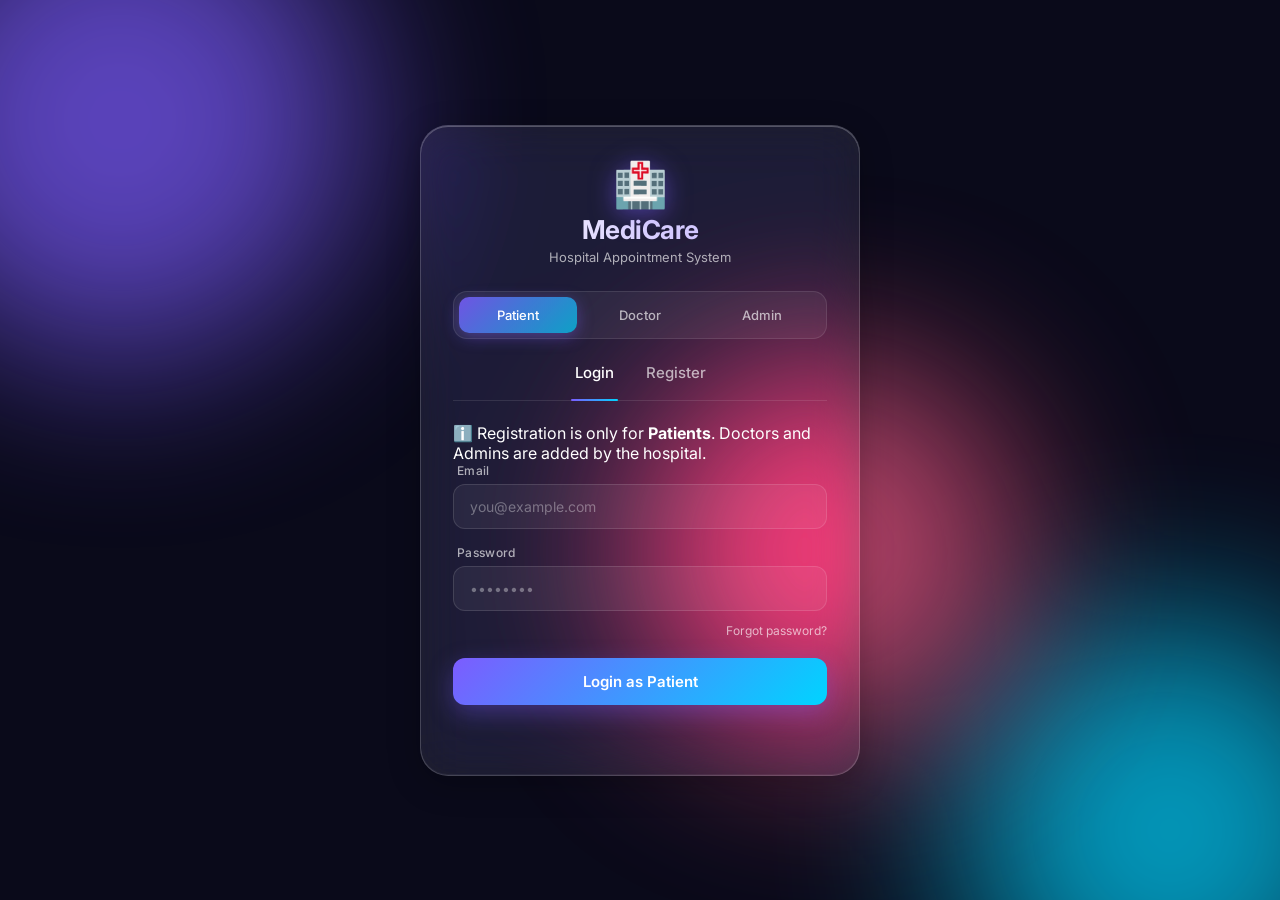
==== index.html @ 35cf6b97 "Update index.html" ====
<!DOCTYPE html>
<html lang="en">
<head>
  <meta charset="UTF-8" />
  <meta name="viewport" content="width=device-width, initial-scale=1.0" />
  <title>MediCare — Login | Hospital Appointment System</title>
  <link rel="stylesheet" href="style.css" />
  <link rel="preconnect" href="https://fonts.googleapis.com" />
  <link rel="preconnect" href="https://fonts.gstatic.com" crossorigin />
  <link
    href="https://fonts.googleapis.com/css2?family=Inter:wght@300;400;500;600;700&display=swap"
    rel="stylesheet"
  />
</head>
<body>
  <!-- Animated background blobs -->
  <div class="bg-blobs">
    <span class="blob blob-1"></span>
    <span class="blob blob-2"></span>
    <span class="blob blob-3"></span>
  </div>

  <!-- Glass Card -->
  <main class="glass-card">
    <!-- Brand -->
    <header class="brand">
      <div class="brand-logo">🏥</div>
      <h1 class="brand-title">MediCare</h1>
      <p class="brand-subtitle">Hospital Appointment System</p>
    </header>

    <!-- Role Tabs (only for Login) -->
    <div class="role-tabs" id="roleTabs" role="tablist">
      <button class="role-tab active" data-role="patient">Patient</button>
      <button class="role-tab" data-role="doctor">Doctor</button>
      <button class="role-tab" data-role="admin">Admin</button>
      <span class="role-indicator"></span>
    </div>

    <!-- Login / Register Toggle -->
    <div class="auth-toggle">
      <button class="auth-btn active" data-mode="login">Login</button>
      <button class="auth-btn" data-mode="register">Register</button>
    </div>

    <!-- Register Info Note -->
    <div class="register-note hidden" id="registerNote">
      <span class="note-icon">ℹ️</span>
      <span class="note-text">
        Registration is only for <strong>Patients</strong>. Doctors and Admins
        are added by the hospital.
      </span>
    </div>

    <!-- Form -->
    <form id="authForm" class="auth-form" autocomplete="off">
      <!-- Name (only for register) -->
      <div class="input-group hidden" id="nameGroup">
        <label for="fullName">Full Name</label>
        <input type="text" id="fullName" placeholder="Enter your full name" />
      </div>

      <!-- Email -->
      <div class="input-group">
        <label for="email">Email</label>
        <input type="email" id="email" placeholder="you@example.com" required />
      </div>

      <!-- Password -->
      <div class="input-group">
        <label for="password">Password</label>
        <input
          type="password"
          id="password"
          placeholder="••••••••"
          required
          minlength="6"
        />
      </div>

      <!-- Confirm Password (only for register) -->
      <div class="input-group hidden" id="confirmGroup">
        <label for="confirmPassword">Confirm Password</label>
        <input
          type="password"
          id="confirmPassword"
          placeholder="••••••••"
          minlength="6"
        />
      </div>

      <!-- Forgot Password (only for login) -->
      <div class="form-meta" id="forgotWrap">
        <a href="#" class="link">Forgot password?</a>
      </div>

      <!-- Submit -->
      <button type="submit" class="submit-btn" id="submitBtn">
        <span class="btn-text">Login as Patient</span>
      </button>

      <!-- Message -->
      <p class="form-message" id="formMessage"></p>
    </form>
  </main>

  <script src="auth.js"></script>
</body>
</html>
---- style.css ----
/* ===== Reset ===== */
* {
  margin: 0;
  padding: 0;
  box-sizing: border-box;
}

:root {
  --glass-bg: rgba(255, 255, 255, 0.08);
  --glass-border: rgba(255, 255, 255, 0.18);
  --glass-shadow: 0 8px 32px rgba(0, 0, 0, 0.25);
  --text-primary: #ffffff;
  --text-secondary: rgba(255, 255, 255, 0.65);
  --accent: #7c5cff;
  --accent-2: #00d4ff;
}

/* ===== Body ===== */
body {
  min-height: 100vh;
  display: flex;
  align-items: center;
  justify-content: center;
  padding: 20px;
  font-family: "Inter", sans-serif;
  color: var(--text-primary);
  background: #0a0a1a;
  overflow: hidden;
  position: relative;
}

/* ===== Animated Background Blobs ===== */
.bg-blobs {
  position: fixed;
  inset: 0;
  z-index: 0;
  overflow: hidden;
}

.blob {
  position: absolute;
  border-radius: 50%;
  filter: blur(90px);
  opacity: 0.7;
  animation: float 18s ease-in-out infinite;
}

.blob-1 {
  width: 480px;
  height: 480px;
  background: #7c5cff;
  top: -120px;
  left: -120px;
}

.blob-2 {
  width: 420px;
  height: 420px;
  background: #00d4ff;
  bottom: -140px;
  right: -100px;
  animation-delay: -6s;
}

.blob-3 {
  width: 380px;
  height: 380px;
  background: #ff5c8a;
  top: 40%;
  left: 50%;
  animation-delay: -12s;
}

@keyframes float {
  0%, 100% { transform: translate(0, 0) scale(1); }
  33%      { transform: translate(60px, -40px) scale(1.1); }
  66%      { transform: translate(-40px, 50px) scale(0.95); }
}

/* ===== Glass Card ===== */
.glass-card {
  position: relative;
  z-index: 1;
  width: 100%;
  max-width: 440px;
  padding: 36px 32px 32px;
  border-radius: 28px;
  background: var(--glass-bg);
  border: 1px solid var(--glass-border);
  backdrop-filter: blur(24px) saturate(180%);
  -webkit-backdrop-filter: blur(24px) saturate(180%);
  box-shadow:
    var(--glass-shadow),
    inset 0 1px 0 rgba(255, 255, 255, 0.25),
    inset 0 -1px 0 rgba(255, 255, 255, 0.05);
  animation: cardIn 0.7s cubic-bezier(0.22, 1, 0.36, 1);
}

@keyframes cardIn {
  from { opacity: 0; transform: translateY(30px) scale(0.96); }
  to   { opacity: 1; transform: translateY(0) scale(1); }
}

/* ===== Brand ===== */
.brand {
  text-align: center;
  margin-bottom: 26px;
}

.brand-logo {
  font-size: 44px;
  line-height: 1;
  margin-bottom: 8px;
  filter: drop-shadow(0 4px 12px rgba(124, 92, 255, 0.5));
}

.brand-title {
  font-size: 26px;
  font-weight: 700;
  letter-spacing: -0.5px;
  background: linear-gradient(135deg, #fff, #b9a8ff);
  -webkit-background-clip: text;
  background-clip: text;
  -webkit-text-fill-color: transparent;
}

.brand-subtitle {
  font-size: 13px;
  color: var(--text-secondary);
  margin-top: 4px;
  font-weight: 400;
}

/* ===== Role Tabs ===== */
.role-tabs {
  position: relative;
  display: grid;
  grid-template-columns: repeat(3, 1fr);
  gap: 4px;
  padding: 5px;
  border-radius: 14px;
  background: rgba(255, 255, 255, 0.06);
  border: 1px solid rgba(255, 255, 255, 0.1);
  margin-bottom: 18px;
}

.role-tab {
  position: relative;
  z-index: 1;
  padding: 10px 4px;
  font-size: 13px;
  font-weight: 500;
  color: var(--text-secondary);
  background: transparent;
  border: none;
  border-radius: 10px;
  cursor: pointer;
  transition: color 0.3s ease;
  font-family: inherit;
}

.role-tab.active {
  color: #fff;
}

.role-indicator {
  position: absolute;
  top: 5px;
  left: 5px;
  width: calc((100% - 10px - 8px) / 3);
  height: calc(100% - 10px);
  border-radius: 10px;
  background: linear-gradient(135deg, rgba(124, 92, 255, 0.85), rgba(0, 212, 255, 0.7));
  box-shadow: 0 4px 16px rgba(124, 92, 255, 0.4);
  transition: transform 0.4s cubic-bezier(0.22, 1, 0.36, 1);
}

/* ===== Login/Register Toggle ===== */
.auth-toggle {
  display: flex;
  justify-content: center;
  gap: 24px;
  margin-bottom: 22px;
  border-bottom: 1px solid rgba(255, 255, 255, 0.1);
  padding-bottom: 12px;
}

.auth-btn {
  position: relative;
  background: transparent;
  border: none;
  padding: 6px 4px;
  font-size: 15px;
  font-weight: 500;
  color: var(--text-secondary);
  cursor: pointer;
  font-family: inherit;
  transition: color 0.3s ease;
}

.auth-btn.active {
  color: #fff;
}

.auth-btn.active::after {
  content: "";
  position: absolute;
  bottom: -13px;
  left: 0;
  right: 0;
  height: 2px;
  background: linear-gradient(90deg, var(--accent), var(--accent-2));
  border-radius: 2px;
}

/* ===== Form ===== */
.auth-form {
  display: flex;
  flex-direction: column;
  gap: 16px;
}

.input-group {
  display: flex;
  flex-direction: column;
  gap: 6px;
  animation: fadeIn 0.35s ease;
}

.input-group.hidden {
  display: none;
}

@keyframes fadeIn {
  from { opacity: 0; transform: translateY(-6px); }
  to   { opacity: 1; transform: translateY(0); }
}

.input-group label {
  font-size: 12px;
  font-weight: 500;
  color: var(--text-secondary);
  padding-left: 4px;
  letter-spacing: 0.3px;
}

.input-group input {
  width: 100%;
  padding: 13px 16px;
  font-size: 14px;
  font-family: inherit;
  color: #fff;
  background: rgba(255, 255, 255, 0.06);
  border: 1px solid rgba(255, 255, 255, 0.12);
  border-radius: 12px;
  outline: none;
  transition: all 0.25s ease;
}

.input-group input::placeholder {
  color: rgba(255, 255, 255, 0.35);
}

.input-group input:focus {
  background: rgba(255, 255, 255, 0.1);
  border-color: rgba(124, 92, 255, 0.6);
  box-shadow: 0 0 0 4px rgba(124, 92, 255, 0.15);
}

/* ===== Form Meta ===== */
.form-meta {
  display: flex;
  justify-content: flex-end;
  font-size: 12px;
  margin-top: -4px;
}

.form-meta.hidden {
  display: none;
}

.link {
  color: var(--text-secondary);
  text-decoration: none;
  transition: color 0.25s ease;
}

.link:hover {
  color: var(--accent-2);
}

/* ===== Submit Button ===== */
.submit-btn {
  position: relative;
  margin-top: 4px;
  padding: 14px;
  font-size: 15px;
  font-weight: 600;
  font-family: inherit;
  color: #fff;
  background: linear-gradient(135deg, var(--accent), var(--accent-2));
  border: none;
  border-radius: 12px;
  cursor: pointer;
  overflow: hidden;
  box-shadow: 0 8px 24px rgba(124, 92, 255, 0.35);
  transition: transform 0.2s ease, box-shadow 0.3s ease;
}

.submit-btn:hover {
  transform: translateY(-1px);
  box-shadow: 0 12px 28px rgba(124, 92, 255, 0.5);
}

.submit-btn:active {
  transform: translateY(0);
}

.submit-btn::before {
  content: "";
  position: absolute;
  top: 0;
  left: -100%;
  width: 100%;
  height: 100%;
  background: linear-gradient(
    90deg,
    transparent,
    rgba(255, 255, 255, 0.35),
    transparent
  );
  transition: left 0.6s ease;
}

.submit-btn:hover::before {
  left: 100%;
}

/* ===== Message ===== */
.form-message {
  min-height: 18px;
  font-size: 13px;
  text-align: center;
  margin-top: 4px;
  transition: color 0.25s ease;
}

.form-message.error { color: #ff8095; }
.form-message.success { color: #6ee7b7; }

/* ===== Responsive ===== */
@media (max-width: 480px) {
  .glass-card {
    padding: 28px 20px 24px;
    border-radius: 22px;
  }

  .brand-logo { font-size: 38px; }
  .brand-title { font-size: 22px; }
  .role-tab { font-size: 12px; padding: 9px 2px; }
  .auth-btn { font-size: 14px; }
  .input-group input { padding: 12px 14px; font-size: 13.5px; }
  .blob { filter: blur(70px); }
}
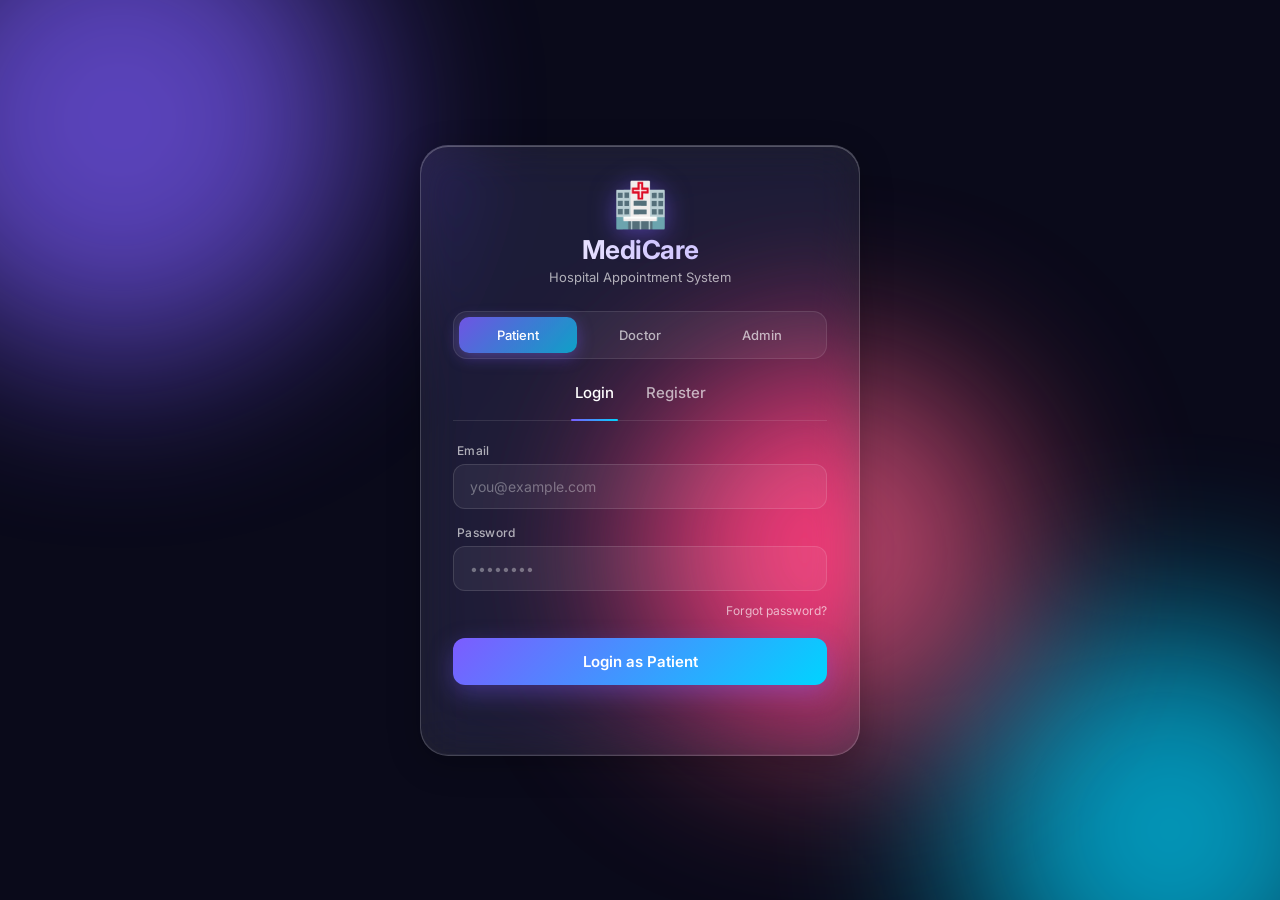
==== commit 13bd2086: "Update index.html" ====
--- a/index.html
+++ b/index.html
@@ -91,7 +91,7 @@
 
       <!-- Forgot Password (only for login) -->
       <div class="form-meta" id="forgotWrap">
-        <a href="#" class="link">Forgot password?</a>
+        <a href="reset-password.html" class="link">Forgot password?</a>
       </div>
 
       <!-- Submit -->
--- a/style.css
+++ b/style.css
@@ -142,6 +142,11 @@
   background: rgba(255, 255, 255, 0.06);
   border: 1px solid rgba(255, 255, 255, 0.1);
   margin-bottom: 18px;
+  transition: opacity 0.3s ease, transform 0.3s ease;
+}
+
+.role-tabs.hidden {
+  display: none;
 }
 
 .role-tab {
@@ -211,6 +216,37 @@
   height: 2px;
   background: linear-gradient(90deg, var(--accent), var(--accent-2));
   border-radius: 2px;
+}
+
+/* ===== Register Note ===== */
+.register-note {
+  display: flex;
+  align-items: flex-start;
+  gap: 8px;
+  padding: 10px 12px;
+  margin-bottom: 16px;
+  font-size: 12.5px;
+  line-height: 1.5;
+  color: rgba(255, 255, 255, 0.75);
+  background: rgba(124, 92, 255, 0.12);
+  border: 1px solid rgba(124, 92, 255, 0.3);
+  border-radius: 12px;
+  animation: fadeIn 0.35s ease;
+}
+
+.register-note.hidden {
+  display: none;
+}
+
+.register-note .note-icon {
+  font-size: 14px;
+  line-height: 1.3;
+  flex-shrink: 0;
+}
+
+.register-note strong {
+  color: #fff;
+  font-weight: 600;
 }
 
 /* ===== Form ===== */
@@ -304,7 +340,7 @@
   cursor: pointer;
   overflow: hidden;
   box-shadow: 0 8px 24px rgba(124, 92, 255, 0.35);
-  transition: transform 0.2s ease, box-shadow 0.3s ease;
+  transition: transform 0.2s ease, box-shadow 0.3s ease, opacity 0.3s ease;
 }
 
 .submit-btn:hover {
@@ -314,6 +350,12 @@
 
 .submit-btn:active {
   transform: translateY(0);
+}
+
+.submit-btn:disabled {
+  opacity: 0.7;
+  cursor: not-allowed;
+  transform: none;
 }
 
 .submit-btn::before {
@@ -332,7 +374,7 @@
   transition: left 0.6s ease;
 }
 
-.submit-btn:hover::before {
+.submit-btn:hover:not(:disabled)::before {
   left: 100%;
 }
 
@@ -361,4 +403,5 @@
   .auth-btn { font-size: 14px; }
   .input-group input { padding: 12px 14px; font-size: 13.5px; }
   .blob { filter: blur(70px); }
+  .register-note { font-size: 11.5px; }
 }
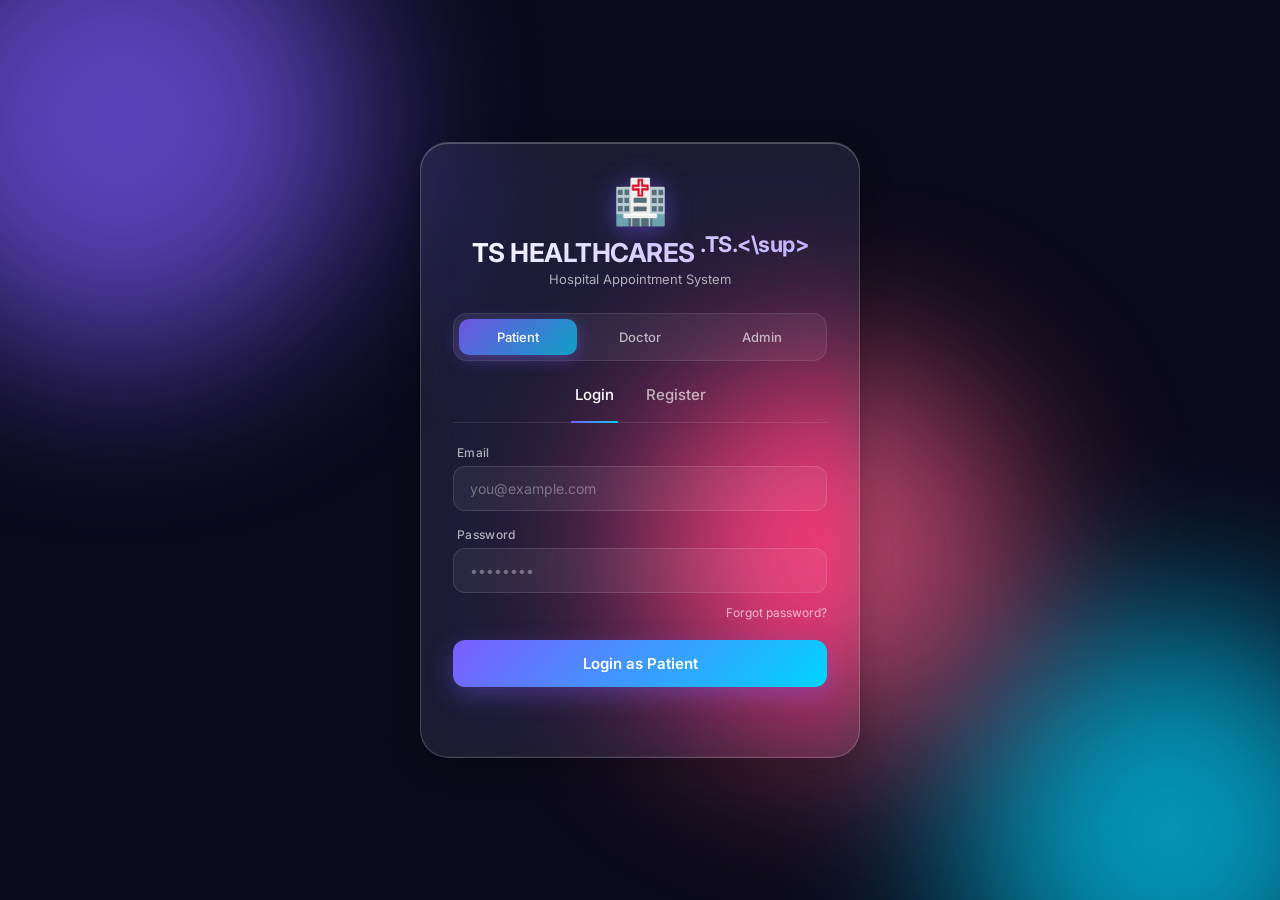
==== commit 3e168ec6: "Update index.html" ====
--- a/index.html
+++ b/index.html
@@ -25,7 +25,7 @@
     <!-- Brand -->
     <header class="brand">
       <div class="brand-logo">🏥</div>
-      <h1 class="brand-title">MediCare</h1>
+      <h1 class="brand-title">TS HEALTHCARES <sup>.TS.<\sup></h1>
       <p class="brand-subtitle">Hospital Appointment System</p>
     </header>
 
--- a/style.css
+++ b/style.css
@@ -404,4 +404,136 @@
   .input-group input { padding: 12px 14px; font-size: 13.5px; }
   .blob { filter: blur(70px); }
   .register-note { font-size: 11.5px; }
+}
+/* ===== Reset Password — Step Indicator ===== */
+.step-indicator {
+  display: flex;
+  align-items: center;
+  justify-content: center;
+  gap: 6px;
+  margin-bottom: 22px;
+}
+
+.step {
+  display: flex;
+  flex-direction: column;
+  align-items: center;
+  gap: 4px;
+}
+
+.step-num {
+  width: 30px;
+  height: 30px;
+  display: flex;
+  align-items: center;
+  justify-content: center;
+  font-size: 13px;
+  font-weight: 600;
+  color: var(--text-secondary);
+  background: rgba(255, 255, 255, 0.06);
+  border: 1px solid rgba(255, 255, 255, 0.12);
+  border-radius: 50%;
+  transition: all 0.3s ease;
+}
+
+.step.active .step-num,
+.step.done .step-num {
+  color: #fff;
+  background: linear-gradient(135deg, var(--accent), var(--accent-2));
+  border-color: transparent;
+  box-shadow: 0 4px 12px rgba(124, 92, 255, 0.4);
+}
+
+.step-label {
+  font-size: 10px;
+  color: var(--text-secondary);
+  letter-spacing: 0.3px;
+}
+
+.step.active .step-label {
+  color: #fff;
+  font-weight: 500;
+}
+
+.step-line {
+  flex: 1;
+  max-width: 40px;
+  height: 2px;
+  background: rgba(255, 255, 255, 0.12);
+  border-radius: 2px;
+  margin-bottom: 16px;
+}
+
+.step-content.hidden {
+  display: none;
+}
+
+.step-info {
+  font-size: 13px;
+  color: var(--text-secondary);
+  line-height: 1.55;
+  margin-bottom: 4px;
+  text-align: left;
+}
+
+.step-info strong {
+  color: #fff;
+  font-weight: 500;
+}
+
+/* ===== Role Pills ===== */
+.role-pills {
+  display: grid;
+  grid-template-columns: repeat(3, 1fr);
+  gap: 6px;
+}
+
+.role-pill {
+  padding: 10px 6px;
+  font-size: 12.5px;
+  font-weight: 500;
+  font-family: inherit;
+  color: var(--text-secondary);
+  background: rgba(255, 255, 255, 0.06);
+  border: 1px solid rgba(255, 255, 255, 0.12);
+  border-radius: 10px;
+  cursor: pointer;
+  transition: all 0.25s ease;
+}
+
+.role-pill.active {
+  color: #fff;
+  background: linear-gradient(135deg, rgba(124, 92, 255, 0.85), rgba(0, 212, 255, 0.7));
+  border-color: transparent;
+  box-shadow: 0 4px 12px rgba(124, 92, 255, 0.4);
+}
+
+.otp-hint {
+  font-size: 11px;
+  color: var(--text-secondary);
+  padding-left: 4px;
+}
+
+.otp-hint strong {
+  color: #6ee7b7;
+  letter-spacing: 1px;
+}
+
+.success-icon {
+  font-size: 56px;
+  text-align: center;
+  margin-bottom: 8px;
+  animation: popIn 0.5s cubic-bezier(0.22, 1, 0.36, 1);
+}
+
+@keyframes popIn {
+  0% { transform: scale(0); opacity: 0; }
+  70% { transform: scale(1.15); }
+  100% { transform: scale(1); opacity: 1; }
+}
+
+.back-link-wrap {
+  text-align: center;
+  margin-top: 16px;
+  font-size: 12px;
 }
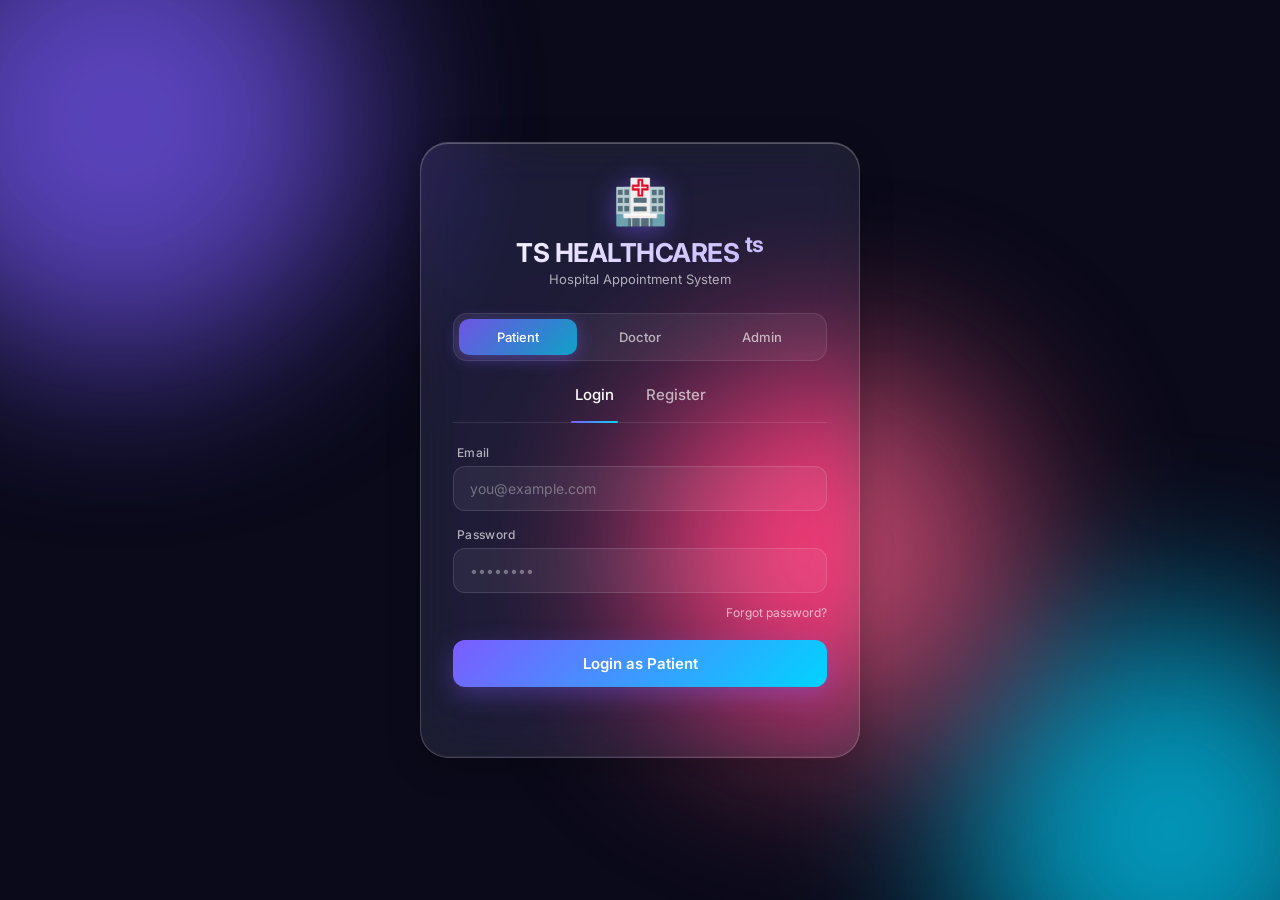
==== commit ca6f90d2: "Update index.html" ====
--- a/index.html
+++ b/index.html
@@ -3,7 +3,7 @@
 <head>
   <meta charset="UTF-8" />
   <meta name="viewport" content="width=device-width, initial-scale=1.0" />
-  <title>MediCare — Login | Hospital Appointment System</title>
+  <title>TS HEALTHCARES— Login | Hospital Appointment System</title>
   <link rel="stylesheet" href="style.css" />
   <link rel="preconnect" href="https://fonts.googleapis.com" />
   <link rel="preconnect" href="https://fonts.gstatic.com" crossorigin />
@@ -25,7 +25,7 @@
     <!-- Brand -->
     <header class="brand">
       <div class="brand-logo">🏥</div>
-      <h1 class="brand-title">TS HEALTHCARES <sup>.TS.<\sup></h1>
+      <h1 class="brand-title">TS HEALTHCARES <sup>ts</sup></h1>
       <p class="brand-subtitle">Hospital Appointment System</p>
     </header>
 
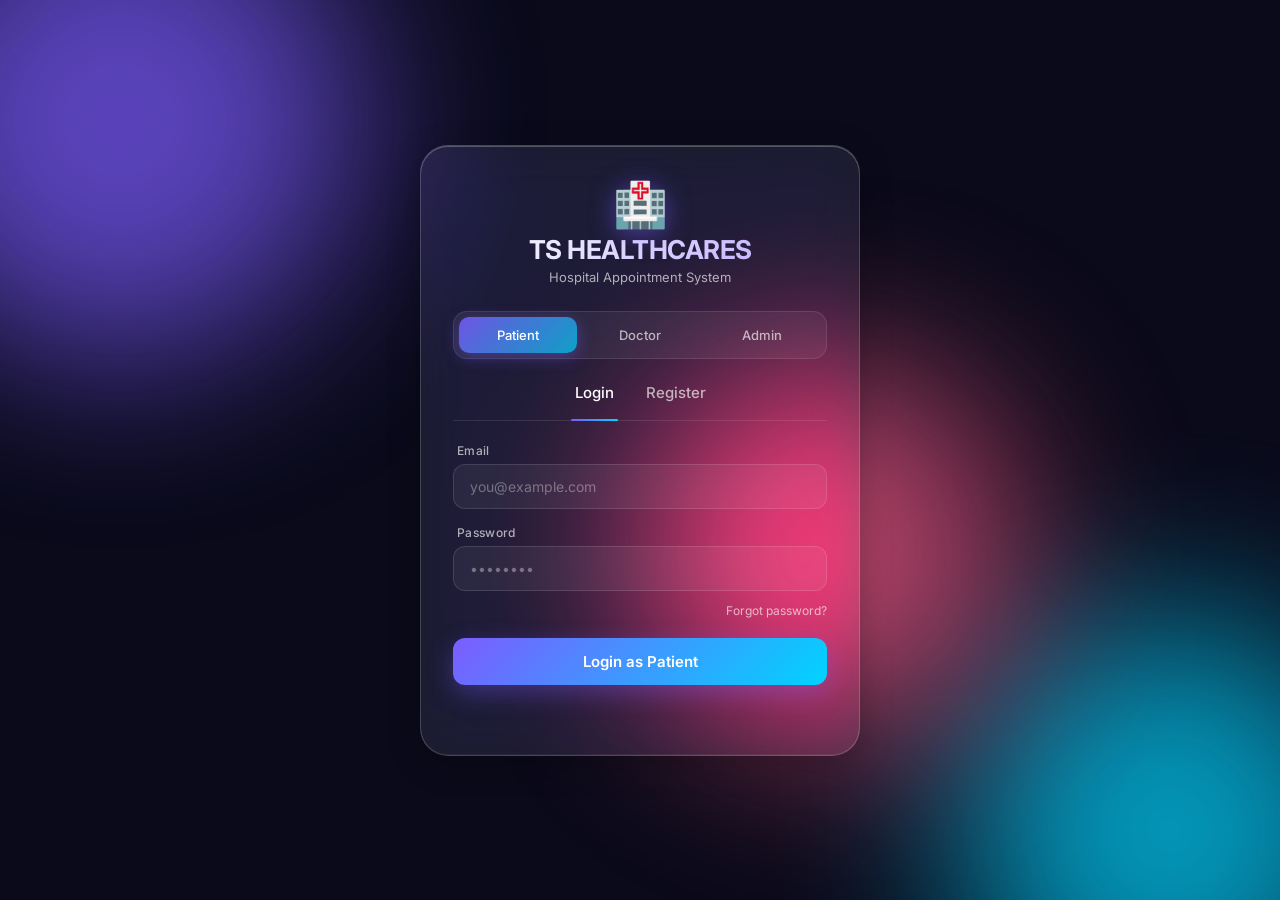
==== commit 7a58fa5e: "Update index.html" ====
--- a/index.html
+++ b/index.html
@@ -18,6 +18,9 @@
     <span class="blob blob-1"></span>
     <span class="blob blob-2"></span>
     <span class="blob blob-3"></span>
+    <span class="blob blob-4"></span>
+    <span class="blob blob-5"></span>
+    <span class="blob blob-6"></span>
   </div>
 
   <!-- Glass Card -->
@@ -25,7 +28,7 @@
     <!-- Brand -->
     <header class="brand">
       <div class="brand-logo">🏥</div>
-      <h1 class="brand-title">TS HEALTHCARES <sup>ts</sup></h1>
+      <h1 class="brand-title">TS HEALTHCARES </h1>
       <p class="brand-subtitle">Hospital Appointment System</p>
     </header>
 
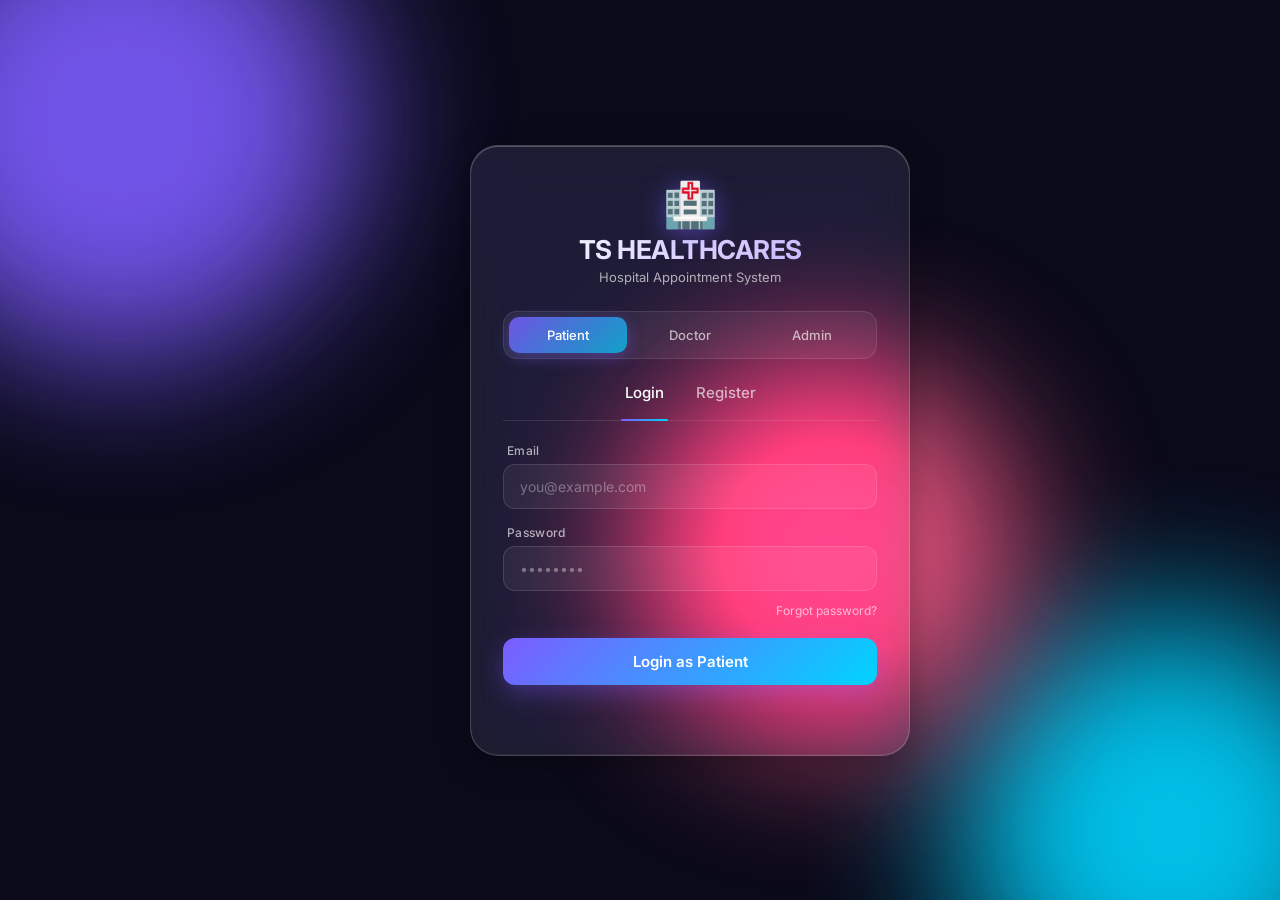
==== commit 43ab30f9: "Update index.html" ====
--- a/index.html
+++ b/index.html
@@ -13,14 +13,23 @@
   />
 </head>
 <body>
+
+<iframe
+    width="100"
+    height="212"
+    src="https://www.youtube.com/embed/c6tJrEu_J-U"
+    title="⚕️ About Us"
+    frameborder="0"
+    allow="accelerometer; autoplay; clipboard-write; encrypted-media; gyroscope; picture-in-picture; web-share"
+    allowfullscreen>
+</iframe>
+
+
   <!-- Animated background blobs -->
   <div class="bg-blobs">
     <span class="blob blob-1"></span>
     <span class="blob blob-2"></span>
     <span class="blob blob-3"></span>
-    <span class="blob blob-4"></span>
-    <span class="blob blob-5"></span>
-    <span class="blob blob-6"></span>
   </div>
 
   <!-- Glass Card -->
--- a/style.css
+++ b/style.css
@@ -8,7 +8,7 @@
 :root {
   --glass-bg: rgba(255, 255, 255, 0.08);
   --glass-border: rgba(255, 255, 255, 0.18);
-  --glass-shadow: 0 8px 32px rgba(0, 0, 0, 0.25);
+  --glass-shadow: 0 8px 32px rgba(0, 0, 0, 0.35);
   --text-primary: #ffffff;
   --text-secondary: rgba(255, 255, 255, 0.65);
   --accent: #7c5cff;
@@ -40,8 +40,8 @@
 .blob {
   position: absolute;
   border-radius: 50%;
-  filter: blur(90px);
-  opacity: 0.7;
+  filter: blur(75px);
+  opacity: 0.9;
   animation: float 18s ease-in-out infinite;
 }
 
@@ -70,6 +70,25 @@
   left: 50%;
   animation-delay: -12s;
 }
+
+.blob-4 {
+  width: 360px;
+  height: 360px;
+  background: #00d4ff;
+  top: 40%;
+  left: 70%;
+  animation-delay: -18s;
+}
+
+.blob-5{
+  width: 340px;
+  height: 340px;
+  background: #ff5c8a;
+  top: 30%;
+  left: 90%;
+  animation-delay: -24s;
+}
+
 
 @keyframes float {
   0%, 100% { transform: translate(0, 0) scale(1); }
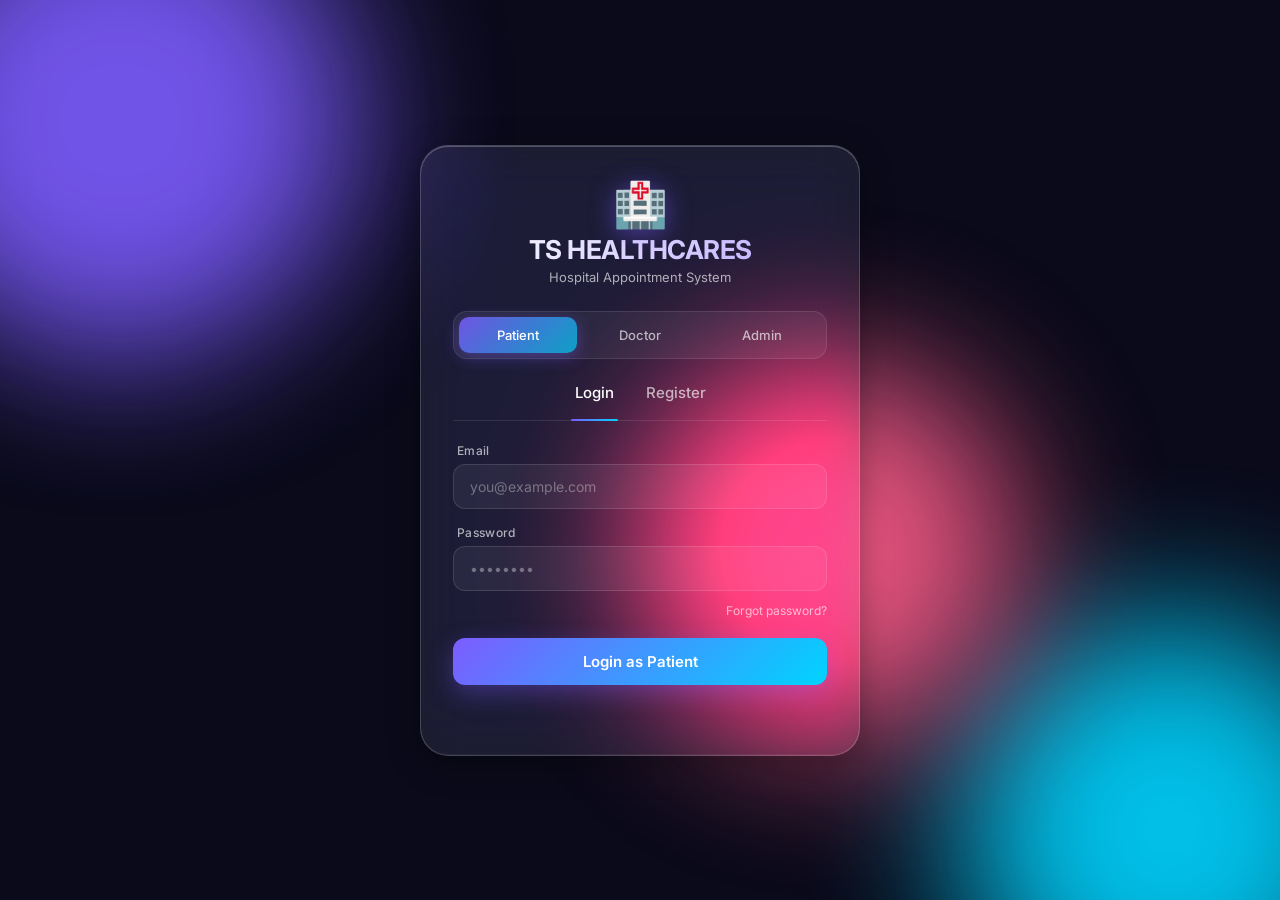
==== commit ae23ca37: "Update index.html" ====
--- a/index.html
+++ b/index.html
@@ -13,17 +13,6 @@
   />
 </head>
 <body>
-
-<iframe
-    width="100"
-    height="212"
-    src="https://www.youtube.com/embed/c6tJrEu_J-U"
-    title="⚕️ About Us"
-    frameborder="0"
-    allow="accelerometer; autoplay; clipboard-write; encrypted-media; gyroscope; picture-in-picture; web-share"
-    allowfullscreen>
-</iframe>
-
 
   <!-- Animated background blobs -->
   <div class="bg-blobs">
